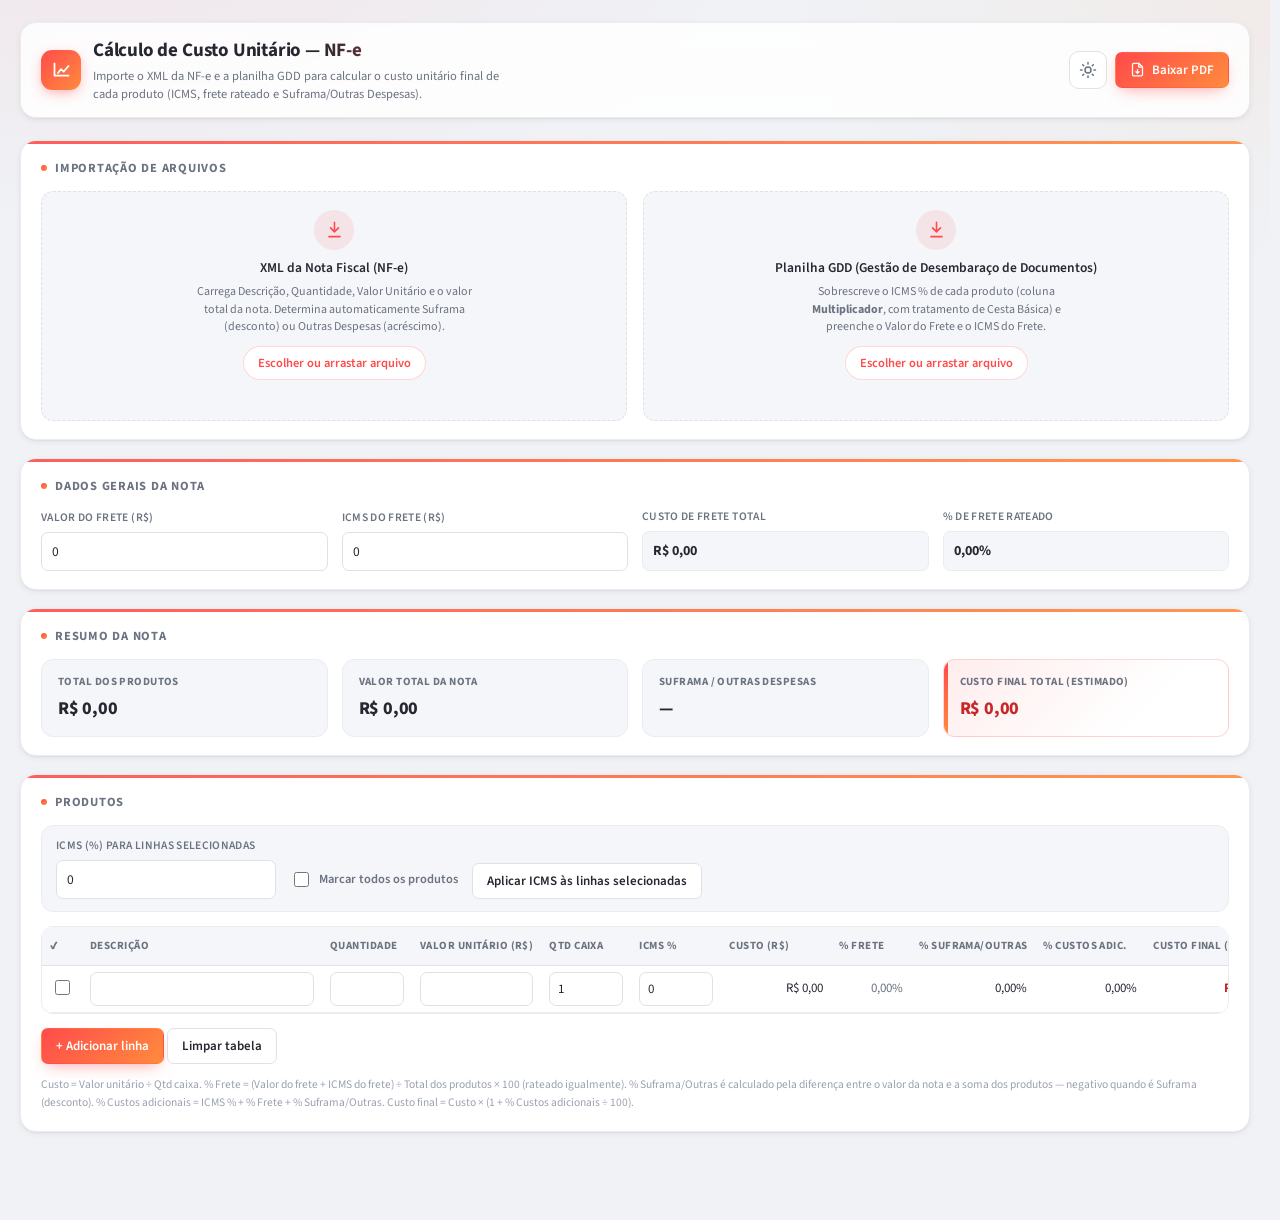
==== index.html @ cad6dd76 "feat!: migração para site estático (HTML/CSS/JS) + frete e ICMS do frete feat!: migração para site e" ====
<!doctype html>
<html lang="pt-BR">
  <head>
    <meta charset="UTF-8" />
    <meta name="viewport" content="width=device-width, initial-scale=1.0" />
    <meta name="theme-color" content="#ff4b4b" />
    <title>Cálculo de Custo Unitário - NF-e</title>
    <link
      rel="icon"
      href="data:image/svg+xml,%3Csvg xmlns='http://www.w3.org/2000/svg' viewBox='0 0 24 24'%3E%3Cdefs%3E%3ClinearGradient id='g' x1='0' y1='0' x2='1' y2='1'%3E%3Cstop offset='0' stop-color='%23ff4b4b'/%3E%3Cstop offset='1' stop-color='%23ff8b3d'/%3E%3C/linearGradient%3E%3C/defs%3E%3Crect width='24' height='24' rx='6' fill='url(%23g)'/%3E%3Cpath d='M6 15l4-6 3 4 2-3 3 5' stroke='white' stroke-width='1.8' fill='none' stroke-linecap='round' stroke-linejoin='round'/%3E%3C/svg%3E"
    />
    <link rel="preconnect" href="https://fonts.googleapis.com" />
    <link rel="preconnect" href="https://fonts.gstatic.com" crossorigin />
    <link
      href="https://fonts.googleapis.com/css2?family=Source+Sans+3:wght@400;500;600;700;800&display=swap"
      rel="stylesheet"
    />
    <link rel="stylesheet" href="style.css" />
  </head>
  <body>
    <div class="wrap">
      <header class="app-header">
        <div class="brand">
          <div class="brand-icon">
            <svg viewBox="0 0 24 24" fill="none" stroke="currentColor" stroke-width="2" stroke-linecap="round" stroke-linejoin="round">
              <path d="M4 19V5M4 19h16M8 16l3.5-4.5 3 3L20 8" />
            </svg>
          </div>
          <div>
            <h1>Cálculo de Custo Unitário — NF-e</h1>
            <p>
              Importe o XML da NF-e e a planilha GDD para calcular o custo
              unitário final de cada produto (ICMS, frete rateado e Suframa/Outras Despesas).
            </p>
          </div>
        </div>
        <div class="header-actions">
          <button class="theme-toggle" id="themeToggle" title="Alternar tema" aria-label="Alternar tema claro/escuro">
            <svg class="icon-sun" viewBox="0 0 24 24" fill="none" stroke="currentColor" stroke-width="2" stroke-linecap="round" stroke-linejoin="round">
              <circle cx="12" cy="12" r="4" />
              <path d="M12 2v2M12 20v2M4.9 4.9l1.4 1.4M17.7 17.7l1.4 1.4M2 12h2M20 12h2M4.9 19.1l1.4-1.4M17.7 6.3l1.4-1.4" />
            </svg>
            <svg class="icon-moon" viewBox="0 0 24 24" fill="none" stroke="currentColor" stroke-width="2" stroke-linecap="round" stroke-linejoin="round">
              <path d="M21 12.8A9 9 0 1 1 11.2 3a7 7 0 0 0 9.8 9.8z" />
            </svg>
          </button>
          <button class="btn primary" id="pdfBtn">
            <svg viewBox="0 0 24 24" fill="none" stroke="currentColor" stroke-width="2" stroke-linecap="round" stroke-linejoin="round">
              <path d="M14 2H6a2 2 0 0 0-2 2v16a2 2 0 0 0 2 2h12a2 2 0 0 0 2-2V8z" />
              <path d="M14 2v6h6M12 18v-6M9.5 15.5 12 18l2.5-2.5" />
            </svg>
            Baixar PDF
          </button>
        </div>
      </header>

      <section class="panel">
        <h2>Importação de arquivos</h2>
        <div class="upload-grid">
          <div class="upload-box" id="xmlDropzone">
            <div class="upload-icon">
              <svg viewBox="0 0 24 24" fill="none" stroke="currentColor" stroke-width="2" stroke-linecap="round" stroke-linejoin="round">
                <path d="M12 3v12M7 10l5 5 5-5M5 21h14" />
              </svg>
            </div>
            <div class="title">XML da Nota Fiscal (NF-e)</div>
            <div class="hint">
              Carrega Descrição, Quantidade, Valor Unitário e o valor total da nota.
              Determina automaticamente Suframa (desconto) ou Outras Despesas (acréscimo).
            </div>
            <span class="file-btn">Escolher ou arrastar arquivo</span>
            <input type="file" id="xmlInput" accept=".xml,text/xml" />
            <div id="xmlStatus" class="status-line"></div>
          </div>
          <div class="upload-box" id="gddDropzone">
            <div class="upload-icon">
              <svg viewBox="0 0 24 24" fill="none" stroke="currentColor" stroke-width="2" stroke-linecap="round" stroke-linejoin="round">
                <path d="M12 3v12M7 10l5 5 5-5M5 21h14" />
              </svg>
            </div>
            <div class="title">Planilha GDD (Gestão de Desembaraço de Documentos)</div>
            <div class="hint">
              Sobrescreve o ICMS % de cada produto (coluna <b>Multiplicador</b>, com tratamento
              de Cesta Básica) e preenche o Valor do Frete e o ICMS do Frete.
            </div>
            <span class="file-btn">Escolher ou arrastar arquivo</span>
            <input type="file" id="gddInput" accept=".xlsx,.xls" />
            <div id="gddStatus" class="status-line"></div>
          </div>
        </div>
        <div id="gddWarning" class="inline-warning" hidden></div>
      </section>

      <section class="panel">
        <h2>Dados gerais da nota</h2>
        <div class="freight-grid">
          <div class="field">
            <label for="freteValorInput">Valor do frete (R$)</label>
            <input type="number" id="freteValorInput" step="0.01" min="0" value="0" />
          </div>
          <div class="field">
            <label for="freteIcmsInput">ICMS do frete (R$)</label>
            <input type="number" id="freteIcmsInput" step="0.01" min="0" value="0" />
          </div>
          <div class="field readout">
            <label>Custo de frete total</label>
            <div class="value" id="freteTotalOut">R$ 0,00</div>
          </div>
          <div class="field readout">
            <label>% de frete rateado</label>
            <div class="value" id="pctFreteOut">0,00%</div>
          </div>
        </div>
      </section>

      <section class="panel">
        <h2>Resumo da nota</h2>
        <div class="summary-grid">
          <div class="summary-card">
            <div class="label">Total dos produtos</div>
            <div class="value" id="sumTotalProdutos">R$ 0,00</div>
          </div>
          <div class="summary-card">
            <div class="label">Valor total da nota</div>
            <div class="value" id="sumTotalNota">R$ 0,00</div>
          </div>
          <div class="summary-card" id="ajusteCard">
            <div class="label" id="ajusteLabel">Suframa / Outras Despesas</div>
            <div class="value" id="ajusteValor">R$ 0,00 · 0,00%</div>
          </div>
          <div class="summary-card highlight">
            <div class="label">Custo final total (estimado)</div>
            <div class="value" id="sumCustoFinal">R$ 0,00</div>
          </div>
        </div>
      </section>

      <section class="panel">
        <h2>Produtos</h2>

        <div class="batch-bar">
          <div class="field batch-field">
            <label for="icmsLoteInput">ICMS (%) para linhas selecionadas</label>
            <input type="number" id="icmsLoteInput" step="0.01" min="0" value="0" />
          </div>
          <label class="check-inline">
            <input type="checkbox" id="marcarTodos" />
            Marcar todos os produtos
          </label>
          <button class="btn" id="aplicarLoteBtn">Aplicar ICMS às linhas selecionadas</button>
        </div>

        <div class="table-scroll">
          <table class="products">
            <thead>
              <tr>
                <th style="min-width: 40px">✔️</th>
                <th style="min-width: 240px">Descrição</th>
                <th style="min-width: 90px">Quantidade</th>
                <th style="min-width: 120px">Valor unitário (R$)</th>
                <th style="min-width: 90px">Qtd caixa</th>
                <th style="min-width: 90px">ICMS %</th>
                <th style="min-width: 110px">Custo (R$)</th>
                <th style="min-width: 80px">% Frete</th>
                <th style="min-width: 110px">% Suframa/Outras</th>
                <th style="min-width: 110px">% Custos adic.</th>
                <th style="min-width: 130px">Custo final (R$)</th>
                <th style="min-width: 40px"></th>
              </tr>
            </thead>
            <tbody id="productsBody"></tbody>
          </table>
        </div>

        <div class="table-actions">
          <div>
            <button class="btn primary" id="addRowBtn">+ Adicionar linha</button>
            <button class="btn" id="clearBtn">Limpar tabela</button>
          </div>
        </div>

        <footer class="note">
          Custo = Valor unitário ÷ Qtd caixa. % Frete = (Valor do frete + ICMS do
          frete) ÷ Total dos produtos × 100 (rateado igualmente). % Suframa/Outras
          é calculado pela diferença entre o valor da nota e a soma dos produtos —
          negativo quando é Suframa (desconto). % Custos adicionais = ICMS % + %
          Frete + % Suframa/Outras. Custo final = Custo × (1 + % Custos adicionais ÷ 100).
        </footer>
      </section>
    </div>

    <script src="vendor/xlsx.full.min.js"></script>
    <script src="vendor/jspdf.umd.min.js"></script>
    <script src="vendor/jspdf.plugin.autotable.min.js"></script>
    <script src="app.js"></script>
  </body>
</html>
---- style.css ----
:root {
  --bg: #f0f2f6;
  --bg-grad-1: rgba(255, 75, 75, 0.08);
  --bg-grad-2: rgba(255, 139, 61, 0.07);
  --panel: #ffffff;
  --panel-alpha: rgba(255, 255, 255, 0.85);
  --border: #dfe1e6;
  --border-soft: #eaecef;
  --text: #262730;
  --muted: #6b7280;
  --muted-soft: #9aa1b0;
  --accent: #ff4b4b;
  --accent-2: #ff8b3d;
  --accent-dark: #c62828;
  --accent-soft: rgba(255, 75, 75, 0.1);
  --accent-ring: rgba(255, 75, 75, 0.22);
  --danger: #dc2626;
  --danger-soft: rgba(220, 38, 38, 0.09);
  --ok: #09ab3b;
  --ok-soft: rgba(9, 171, 59, 0.12);
  --warn: #b45309;
  --warn-soft: rgba(180, 83, 9, 0.1);
  --head-bg: #f4f6f9;
  --input-bg: #ffffff;
  --row-alt: #fafbfd;
  --row-hover: #fff2f2;
  --shadow-xs: 0 1px 2px rgba(23, 24, 40, 0.04);
  --shadow-sm: 0 2px 6px rgba(23, 24, 40, 0.06), 0 1px 2px rgba(23, 24, 40, 0.05);
  --shadow-md: 0 10px 24px -8px rgba(31, 33, 64, 0.16), 0 2px 6px rgba(23, 24, 40, 0.06);
  --shadow-lg: 0 18px 40px -12px rgba(31, 33, 64, 0.28);
  --shadow-glow: 0 0 0 4px var(--accent-ring);
  --radius-sm: 7px;
  --radius: 12px;
  --radius-lg: 16px;
  --ease: cubic-bezier(0.4, 0, 0.2, 1);
  --ease-spring: cubic-bezier(0.34, 1.56, 0.64, 1);
  font-family: "Source Sans 3", "Source Sans Pro", -apple-system, system-ui, "Segoe UI", Roboto, Helvetica, Arial, sans-serif;
  color-scheme: light;
}

:root[data-theme="dark"] {
  --bg: #0e1117;
  --bg-grad-1: rgba(255, 75, 75, 0.14);
  --bg-grad-2: rgba(255, 139, 61, 0.1);
  --panel: #1a1d24;
  --panel-alpha: rgba(26, 29, 36, 0.85);
  --border: #33363f;
  --border-soft: #262931;
  --text: #fafafa;
  --muted: #a0a3ad;
  --muted-soft: #71757f;
  --accent: #ff6b6b;
  --accent-2: #ffa05c;
  --accent-dark: #ffb3b3;
  --accent-soft: rgba(255, 107, 107, 0.15);
  --accent-ring: rgba(255, 107, 107, 0.3);
  --danger: #f87171;
  --danger-soft: rgba(248, 113, 113, 0.12);
  --ok: #3dd68c;
  --ok-soft: rgba(61, 214, 140, 0.14);
  --warn: #fbbf24;
  --warn-soft: rgba(251, 191, 36, 0.12);
  --head-bg: #21242c;
  --input-bg: #1e2128;
  --row-alt: #171a20;
  --row-hover: #26202a;
  --shadow-xs: 0 1px 2px rgba(0, 0, 0, 0.3);
  --shadow-sm: 0 2px 6px rgba(0, 0, 0, 0.35);
  --shadow-md: 0 10px 26px -8px rgba(0, 0, 0, 0.55);
  --shadow-lg: 0 18px 44px -12px rgba(0, 0, 0, 0.6);
  color-scheme: dark;
}

* {
  box-sizing: border-box;
}

html {
  scrollbar-gutter: stable;
}

body {
  margin: 0;
  min-height: 100vh;
  background:
    radial-gradient(1100px 520px at 8% -10%, var(--bg-grad-1), transparent 60%),
    radial-gradient(900px 480px at 100% 0%, var(--bg-grad-2), transparent 55%),
    var(--bg);
  background-attachment: fixed;
  color: var(--text);
  font-size: 14px;
  line-height: 1.45;
  transition: background-color 0.35s var(--ease), color 0.35s var(--ease);
  -webkit-font-smoothing: antialiased;
}

::selection {
  background: var(--accent-soft);
  color: var(--accent-dark);
}

* {
  scrollbar-width: thin;
  scrollbar-color: var(--border) transparent;
}
::-webkit-scrollbar {
  width: 10px;
  height: 10px;
}
::-webkit-scrollbar-track {
  background: transparent;
}
::-webkit-scrollbar-thumb {
  background: var(--border);
  border-radius: 10px;
  border: 2px solid transparent;
  background-clip: padding-box;
}
::-webkit-scrollbar-thumb:hover {
  background: var(--muted-soft);
  background-clip: padding-box;
}

.wrap {
  max-width: 1400px;
  margin: 0 auto;
  padding: 22px 20px 70px;
}

/* ---------- header ---------- */

header.app-header {
  position: sticky;
  top: 0;
  z-index: 30;
  display: flex;
  align-items: center;
  justify-content: space-between;
  gap: 16px;
  flex-wrap: wrap;
  margin: 0 0 22px;
  padding: 14px 20px;
  background: var(--panel-alpha);
  backdrop-filter: blur(14px) saturate(140%);
  -webkit-backdrop-filter: blur(14px) saturate(140%);
  border: 1px solid var(--border-soft);
  border-radius: var(--radius-lg);
  box-shadow: var(--shadow-sm);
  animation: fadeSlideDown 0.5s var(--ease) both;
}

.brand {
  display: flex;
  align-items: center;
  gap: 12px;
}

.brand-icon {
  display: grid;
  place-items: center;
  width: 40px;
  height: 40px;
  flex: none;
  border-radius: 11px;
  background: linear-gradient(135deg, var(--accent), var(--accent-2));
  box-shadow: 0 4px 14px -3px rgba(255, 75, 75, 0.55);
  color: #fff;
}

.brand-icon svg {
  width: 21px;
  height: 21px;
}

header.app-header h1 {
  font-size: 19px;
  font-weight: 700;
  margin: 0;
  letter-spacing: -0.01em;
  background: linear-gradient(90deg, var(--text), var(--text) 55%, var(--accent));
  background-clip: text;
  -webkit-background-clip: text;
  color: transparent;
}

header.app-header p {
  margin: 2px 0 0;
  color: var(--muted);
  font-size: 12.5px;
  max-width: 68ch;
}

.header-actions {
  display: flex;
  align-items: center;
  gap: 8px;
}

.theme-toggle {
  display: grid;
  place-items: center;
  width: 38px;
  height: 38px;
  border-radius: 10px;
  border: 1px solid var(--border);
  background: var(--panel);
  color: var(--muted);
  cursor: pointer;
  transition: background-color 0.2s var(--ease), color 0.2s var(--ease),
    border-color 0.2s var(--ease), transform 0.15s var(--ease-spring);
}

.theme-toggle:hover {
  color: var(--accent);
  border-color: var(--accent-ring);
  transform: translateY(-1px);
}
.theme-toggle:active {
  transform: scale(0.92);
}
.theme-toggle svg {
  width: 18px;
  height: 18px;
  transition: transform 0.4s var(--ease-spring);
}
.theme-toggle:hover svg {
  transform: rotate(20deg);
}
.theme-toggle .icon-moon {
  display: none;
}
:root[data-theme="dark"] .theme-toggle .icon-sun {
  display: none;
}
:root[data-theme="dark"] .theme-toggle .icon-moon {
  display: block;
}

/* ---------- panels ---------- */

.panel {
  position: relative;
  background: var(--panel);
  border: 1px solid var(--border-soft);
  border-radius: var(--radius-lg);
  box-shadow: var(--shadow-sm);
  padding: 18px 20px;
  margin-bottom: 18px;
  overflow: hidden;
  animation: fadeSlideUp 0.55s var(--ease) both;
  transition: box-shadow 0.25s var(--ease), border-color 0.25s var(--ease),
    background-color 0.35s var(--ease);
}

.panel::before {
  content: "";
  position: absolute;
  inset: 0 0 auto 0;
  height: 3px;
  background: linear-gradient(90deg, var(--accent), var(--accent-2));
  opacity: 0.9;
}

.panel:nth-of-type(1) {
  animation-delay: 0.04s;
}
.panel:nth-of-type(2) {
  animation-delay: 0.1s;
}
.panel:nth-of-type(3) {
  animation-delay: 0.16s;
}
.panel:nth-of-type(4) {
  animation-delay: 0.22s;
}

.panel h2 {
  font-size: 12.5px;
  font-weight: 700;
  text-transform: uppercase;
  letter-spacing: 0.06em;
  color: var(--muted);
  margin: 0 0 14px;
  display: flex;
  align-items: center;
  gap: 8px;
}

.panel h2::before {
  content: "";
  width: 6px;
  height: 6px;
  border-radius: 50%;
  background: linear-gradient(135deg, var(--accent), var(--accent-2));
}

/* ---------- uploads ---------- */

.upload-grid {
  display: grid;
  grid-template-columns: 1fr 1fr;
  gap: 16px;
}

@media (max-width: 800px) {
  .upload-grid {
    grid-template-columns: 1fr;
  }
}

.upload-box {
  position: relative;
  border: 1.5px dashed var(--border);
  border-radius: var(--radius);
  padding: 18px 16px;
  display: flex;
  flex-direction: column;
  align-items: center;
  text-align: center;
  gap: 6px;
  background: var(--head-bg);
  transition: border-color 0.2s var(--ease), background-color 0.2s var(--ease),
    transform 0.2s var(--ease), box-shadow 0.2s var(--ease);
}

.upload-box:hover {
  border-color: var(--accent-ring);
  transform: translateY(-2px);
  box-shadow: var(--shadow-sm);
}

.upload-box.dragover {
  border-color: var(--accent);
  border-style: solid;
  background: var(--accent-soft);
  box-shadow: var(--shadow-glow);
  transform: translateY(-2px) scale(1.01);
}

.upload-icon {
  display: grid;
  place-items: center;
  width: 40px;
  height: 40px;
  border-radius: 50%;
  background: var(--accent-soft);
  color: var(--accent);
  margin-bottom: 2px;
  transition: transform 0.3s var(--ease-spring), background-color 0.2s var(--ease);
}

.upload-icon svg {
  width: 19px;
  height: 19px;
}
.upload-box:hover .upload-icon {
  transform: scale(1.08) translateY(-1px);
}

.upload-box .title {
  font-weight: 600;
  font-size: 13.5px;
}

.upload-box .hint {
  color: var(--muted);
  font-size: 12px;
  max-width: 46ch;
}

.upload-box input[type="file"] {
  position: absolute;
  inset: 0;
  opacity: 0;
  cursor: pointer;
}

.file-btn {
  margin-top: 4px;
  display: inline-flex;
  align-items: center;
  gap: 6px;
  padding: 7px 14px;
  border-radius: 999px;
  font-size: 12.5px;
  font-weight: 600;
  color: var(--accent);
  background: var(--panel);
  border: 1px solid var(--accent-ring);
  pointer-events: none;
  transition: background-color 0.2s var(--ease), color 0.2s var(--ease),
    box-shadow 0.2s var(--ease);
}

.upload-box:hover .file-btn,
.upload-box.dragover .file-btn {
  background: var(--accent);
  color: #fff;
  box-shadow: var(--shadow-sm);
}

.status-line {
  font-size: 12.5px;
  min-height: 16px;
  font-weight: 500;
  transition: color 0.2s var(--ease);
}

.status-line.ok {
  color: var(--ok);
}
.status-line.err {
  color: var(--danger);
}
.status-line.warn {
  color: var(--warn);
}

.inline-warning {
  margin-top: 14px;
  padding: 12px 14px;
  border-radius: var(--radius);
  background: var(--warn-soft);
  border: 1px solid rgba(180, 83, 9, 0.25);
  color: var(--warn);
  font-size: 12.5px;
  line-height: 1.6;
  animation: fadeSlideUp 0.4s var(--ease) both;
}

.inline-warning ul {
  margin: 6px 0 0;
  padding-left: 18px;
}

/* ---------- frete / campos ---------- */

.freight-grid {
  display: grid;
  grid-template-columns: repeat(4, minmax(140px, 1fr));
  gap: 14px;
  align-items: end;
}

@media (max-width: 900px) {
  .freight-grid {
    grid-template-columns: repeat(2, 1fr);
  }
}

.field label {
  display: block;
  font-size: 11.5px;
  font-weight: 600;
  color: var(--muted);
  margin-bottom: 5px;
  text-transform: uppercase;
  letter-spacing: 0.03em;
}

.field input {
  width: 100%;
  padding: 9px 10px;
  border: 1px solid var(--border);
  border-radius: var(--radius-sm);
  font-size: 13.5px;
  font-family: inherit;
  background: var(--input-bg);
  color: var(--text);
  transition: border-color 0.18s var(--ease), box-shadow 0.18s var(--ease),
    transform 0.12s var(--ease);
}

.field input:hover {
  border-color: var(--muted-soft);
}

.field input:focus {
  outline: none;
  border-color: var(--accent);
  box-shadow: var(--shadow-glow);
}

.field.readout .value {
  padding: 9px 10px;
  border-radius: var(--radius-sm);
  background: var(--head-bg);
  border: 1px solid var(--border-soft);
  font-weight: 700;
  font-variant-numeric: tabular-nums;
  transition: background-color 0.3s var(--ease), color 0.3s var(--ease);
}

/* ---------- resumo ---------- */

.summary-grid {
  display: grid;
  grid-template-columns: repeat(auto-fit, minmax(200px, 1fr));
  gap: 14px;
}

.summary-card {
  position: relative;
  background: var(--head-bg);
  border: 1px solid var(--border-soft);
  border-radius: var(--radius);
  padding: 14px 16px;
  overflow: hidden;
  transition: transform 0.2s var(--ease), box-shadow 0.2s var(--ease),
    border-color 0.2s var(--ease);
}

.summary-card:hover {
  transform: translateY(-3px);
  box-shadow: var(--shadow-md);
  border-color: var(--accent-ring);
}

.summary-card .label {
  font-size: 11px;
  font-weight: 700;
  text-transform: uppercase;
  letter-spacing: 0.04em;
  color: var(--muted);
  margin-bottom: 6px;
}

.summary-card .value {
  font-size: 18px;
  font-weight: 800;
  font-variant-numeric: tabular-nums;
  letter-spacing: -0.01em;
}

.summary-card.highlight {
  background: linear-gradient(135deg, var(--accent-soft), transparent 70%);
  border-color: var(--accent-ring);
}

.summary-card.highlight::before {
  content: "";
  position: absolute;
  inset: 0 auto 0 0;
  width: 4px;
  background: linear-gradient(180deg, var(--accent), var(--accent-2));
}

.summary-card.highlight .value {
  color: var(--accent-dark);
}

.summary-card.is-suframa {
  background: linear-gradient(135deg, var(--ok-soft), transparent 70%);
  border-color: rgba(9, 171, 59, 0.3);
}

/* ---------- batch bar ---------- */

.batch-bar {
  display: flex;
  align-items: flex-end;
  gap: 14px;
  flex-wrap: wrap;
  margin-bottom: 14px;
  padding: 12px 14px;
  background: var(--head-bg);
  border: 1px solid var(--border-soft);
  border-radius: var(--radius);
}

.batch-field {
  min-width: 220px;
}

.check-inline {
  display: inline-flex;
  align-items: center;
  gap: 7px;
  font-size: 12.5px;
  font-weight: 600;
  color: var(--muted);
  padding-bottom: 9px;
  cursor: pointer;
}

.check-inline input,
.products input[type="checkbox"] {
  width: 15px;
  height: 15px;
  accent-color: var(--accent);
  cursor: pointer;
}

/* ---------- tabela ---------- */

.table-scroll {
  overflow-x: auto;
  border: 1px solid var(--border-soft);
  border-radius: var(--radius);
}

table.products {
  border-collapse: separate;
  border-spacing: 0;
  width: 100%;
  min-width: 1240px;
  font-size: 13px;
}

table.products thead th {
  background: var(--head-bg);
  text-align: left;
  font-size: 11px;
  font-weight: 700;
  text-transform: uppercase;
  letter-spacing: 0.04em;
  color: var(--muted);
  padding: 11px 8px;
  border-bottom: 1px solid var(--border);
  white-space: nowrap;
  position: sticky;
  top: 0;
  z-index: 2;
  backdrop-filter: blur(6px);
}

table.products tbody td {
  padding: 6px 8px;
  border-bottom: 1px solid var(--border-soft);
  vertical-align: middle;
}

table.products tbody tr {
  transition: background-color 0.18s var(--ease);
}
table.products tbody tr:nth-child(even) {
  background: var(--row-alt);
}
table.products tbody tr:hover {
  background: var(--row-hover);
}

table.products input[type="text"],
table.products input[type="number"] {
  width: 100%;
  min-width: 64px;
  padding: 7px 8px;
  border: 1px solid var(--border);
  border-radius: var(--radius-sm);
  font-size: 13px;
  font-family: inherit;
  background: var(--input-bg);
  color: var(--text);
  transition: border-color 0.15s var(--ease), box-shadow 0.15s var(--ease);
}

table.products input:hover {
  border-color: var(--muted-soft);
}

table.products input:focus {
  outline: none;
  border-color: var(--accent);
  box-shadow: 0 0 0 3px var(--accent-ring);
}

table.products input.desc {
  min-width: 220px;
}

table.products td.check {
  text-align: center;
}

table.products td.calc {
  font-variant-numeric: tabular-nums;
  text-align: right;
  white-space: nowrap;
  color: var(--text);
}

table.products td.calc.final {
  font-weight: 700;
  color: var(--accent-dark);
}

table.products td.calc.muted {
  color: var(--muted);
}

table.products td.calc.neg {
  color: var(--ok);
}

table.products td.actions {
  text-align: center;
}

.row-matched {
  background: var(--ok-soft) !important;
  box-shadow: inset 3px 0 0 var(--ok);
  transition: background-color 1.4s var(--ease), box-shadow 0.3s var(--ease);
}

.value-pulse {
  animation: valuePulse 0.55s var(--ease);
}

/* ---------- botões ---------- */

.btn {
  position: relative;
  overflow: hidden;
  border: 1px solid var(--border);
  background: var(--panel);
  color: var(--text);
  padding: 8px 14px;
  border-radius: var(--radius-sm);
  font-size: 13px;
  font-weight: 600;
  font-family: inherit;
  cursor: pointer;
  transition: background-color 0.18s var(--ease), border-color 0.18s var(--ease),
    transform 0.12s var(--ease), box-shadow 0.18s var(--ease);
}

.btn:hover {
  background: var(--head-bg);
  transform: translateY(-1px);
  box-shadow: var(--shadow-xs);
}
.btn:active {
  transform: translateY(0) scale(0.98);
}

.btn.primary {
  background: linear-gradient(135deg, var(--accent), var(--accent-2));
  border-color: transparent;
  color: #fff;
  box-shadow: 0 6px 16px -6px rgba(255, 75, 75, 0.55);
  display: inline-flex;
  align-items: center;
  gap: 7px;
}

.btn.primary svg {
  width: 15px;
  height: 15px;
}

.btn.primary::after {
  content: "";
  position: absolute;
  inset: 0;
  background: linear-gradient(
    120deg,
    transparent 30%,
    rgba(255, 255, 255, 0.35) 45%,
    transparent 60%
  );
  transform: translateX(-120%);
  transition: transform 0.55s var(--ease);
}

.btn.primary:hover::after {
  transform: translateX(120%);
}
.btn.primary:hover {
  box-shadow: 0 8px 22px -6px rgba(255, 75, 75, 0.65);
  transform: translateY(-1px);
}

.btn.danger {
  background: transparent;
  border-color: transparent;
  color: var(--danger);
  padding: 5px 9px;
  font-size: 16px;
  line-height: 1;
}

.btn.danger:hover {
  background: var(--danger-soft);
  border-radius: var(--radius-sm);
  transform: scale(1.08);
}

.table-actions {
  display: flex;
  justify-content: space-between;
  align-items: center;
  margin-top: 14px;
  gap: 10px;
  flex-wrap: wrap;
}

footer.note {
  color: var(--muted-soft);
  font-size: 11.5px;
  margin-top: 12px;
  line-height: 1.6;
}

/* ---------- animações ---------- */

@keyframes fadeSlideUp {
  from {
    opacity: 0;
    transform: translateY(10px);
  }
  to {
    opacity: 1;
    transform: translateY(0);
  }
}

@keyframes fadeSlideDown {
  from {
    opacity: 0;
    transform: translateY(-8px);
  }
  to {
    opacity: 1;
    transform: translateY(0);
  }
}

@keyframes valuePulse {
  0% {
    color: var(--accent);
    transform: scale(1);
  }
  35% {
    color: var(--accent);
    transform: scale(1.05);
  }
  100% {
    transform: scale(1);
  }
}

@media (prefers-reduced-motion: reduce) {
  *,
  *::before,
  *::after {
    animation-duration: 0.001ms !important;
    animation-iteration-count: 1 !important;
    transition-duration: 0.001ms !important;
  }
}
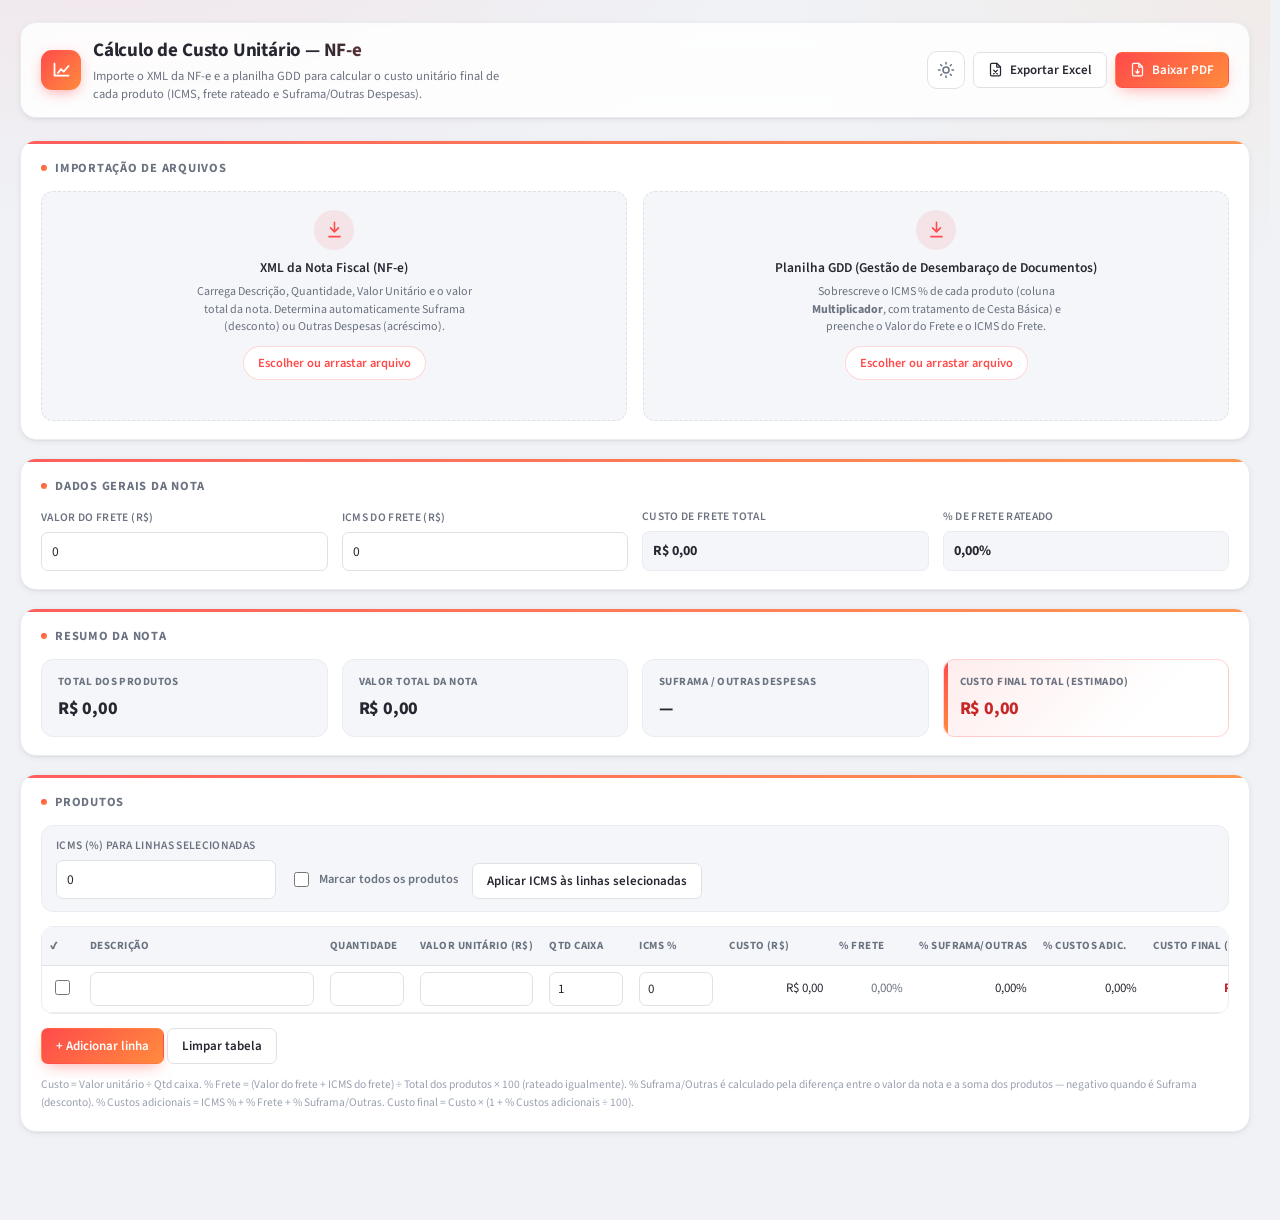
==== commit 4ffbacd0: "feat: exportação da tabela de produtos para Excel (.xlsx) diciona o botão 'Exportar Excel' no cabeça" ====
--- a/index.html
+++ b/index.html
@@ -44,6 +44,13 @@
               <path d="M21 12.8A9 9 0 1 1 11.2 3a7 7 0 0 0 9.8 9.8z" />
             </svg>
           </button>
+          <button class="btn" id="excelBtn">
+            <svg viewBox="0 0 24 24" fill="none" stroke="currentColor" stroke-width="2" stroke-linecap="round" stroke-linejoin="round">
+              <path d="M14 2H6a2 2 0 0 0-2 2v16a2 2 0 0 0 2 2h12a2 2 0 0 0 2-2V8z" />
+              <path d="M14 2v6h6M9 13l6 6M15 13l-6 6" />
+            </svg>
+            Exportar Excel
+          </button>
           <button class="btn primary" id="pdfBtn">
             <svg viewBox="0 0 24 24" fill="none" stroke="currentColor" stroke-width="2" stroke-linecap="round" stroke-linejoin="round">
               <path d="M14 2H6a2 2 0 0 0-2 2v16a2 2 0 0 0 2 2h12a2 2 0 0 0 2-2V8z" />
--- a/style.css
+++ b/style.css
@@ -724,6 +724,17 @@
     transform 0.12s var(--ease), box-shadow 0.18s var(--ease);
 }
 
+.btn:has(svg) {
+  display: inline-flex;
+  align-items: center;
+  gap: 7px;
+}
+
+.btn svg {
+  width: 15px;
+  height: 15px;
+}
+
 .btn:hover {
   background: var(--head-bg);
   transform: translateY(-1px);
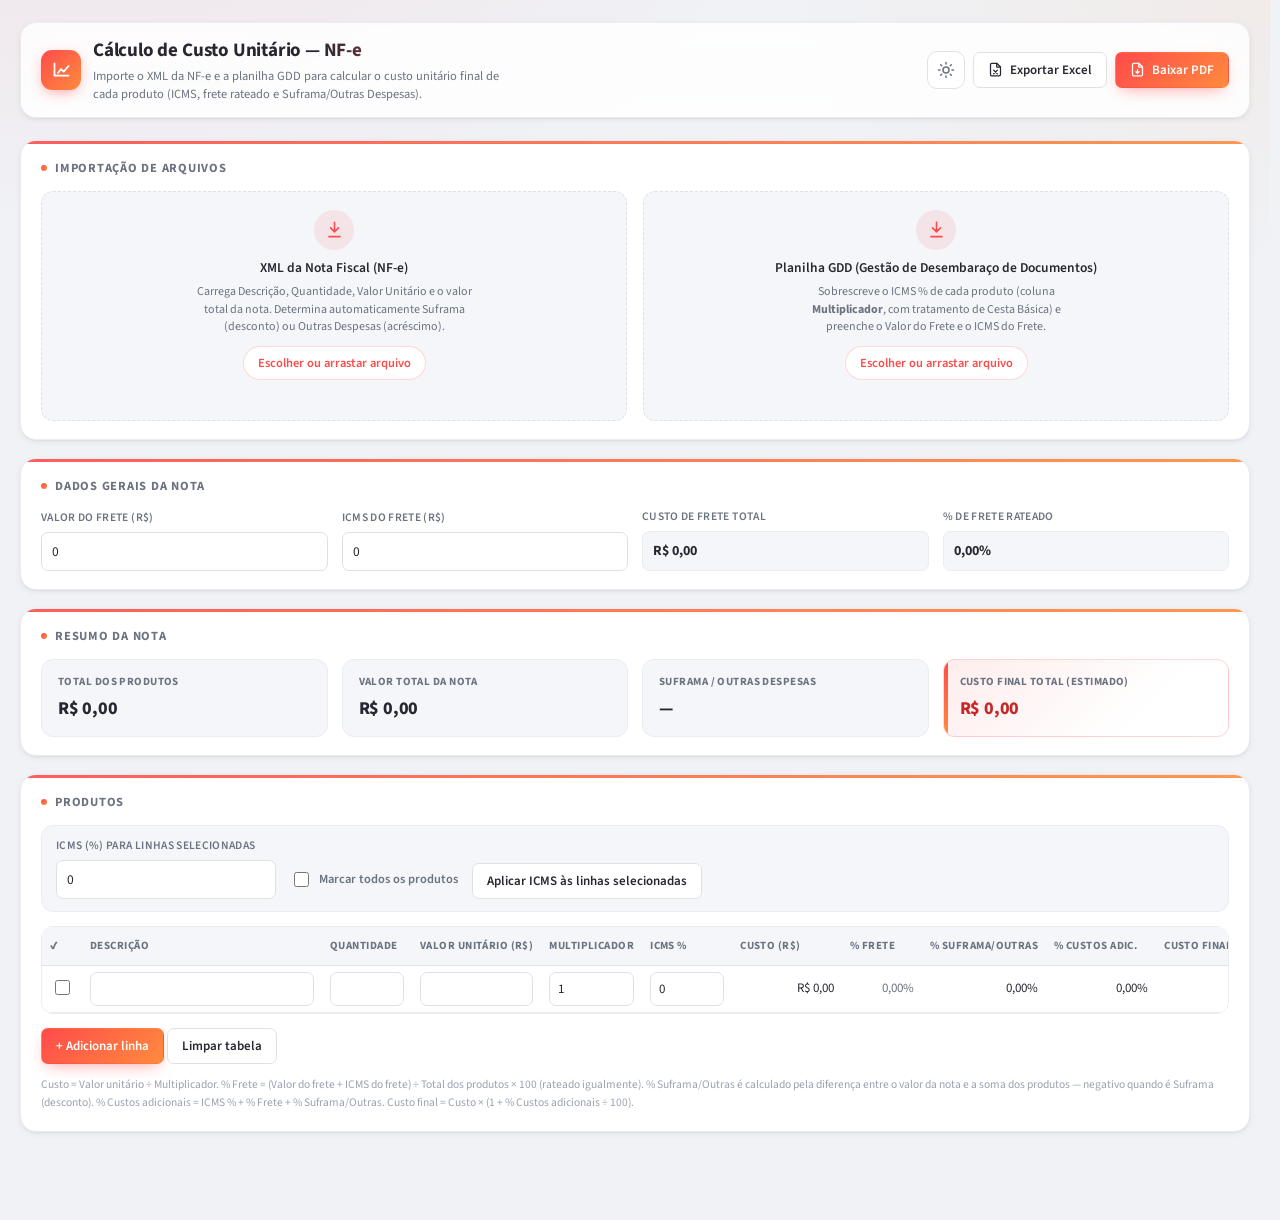
==== commit c1bb45f7: "fix: custo final total não varia mais com o Multiplicador - Renomeia a coluna "Qtd caixa" para "Mult" ====
--- a/index.html
+++ b/index.html
@@ -165,7 +165,7 @@
                 <th style="min-width: 240px">Descrição</th>
                 <th style="min-width: 90px">Quantidade</th>
                 <th style="min-width: 120px">Valor unitário (R$)</th>
-                <th style="min-width: 90px">Qtd caixa</th>
+                <th style="min-width: 90px">Multiplicador</th>
                 <th style="min-width: 90px">ICMS %</th>
                 <th style="min-width: 110px">Custo (R$)</th>
                 <th style="min-width: 80px">% Frete</th>
@@ -187,7 +187,7 @@
         </div>
 
         <footer class="note">
-          Custo = Valor unitário ÷ Qtd caixa. % Frete = (Valor do frete + ICMS do
+          Custo = Valor unitário ÷ Multiplicador. % Frete = (Valor do frete + ICMS do
           frete) ÷ Total dos produtos × 100 (rateado igualmente). % Suframa/Outras
           é calculado pela diferença entre o valor da nota e a soma dos produtos —
           negativo quando é Suframa (desconto). % Custos adicionais = ICMS % + %
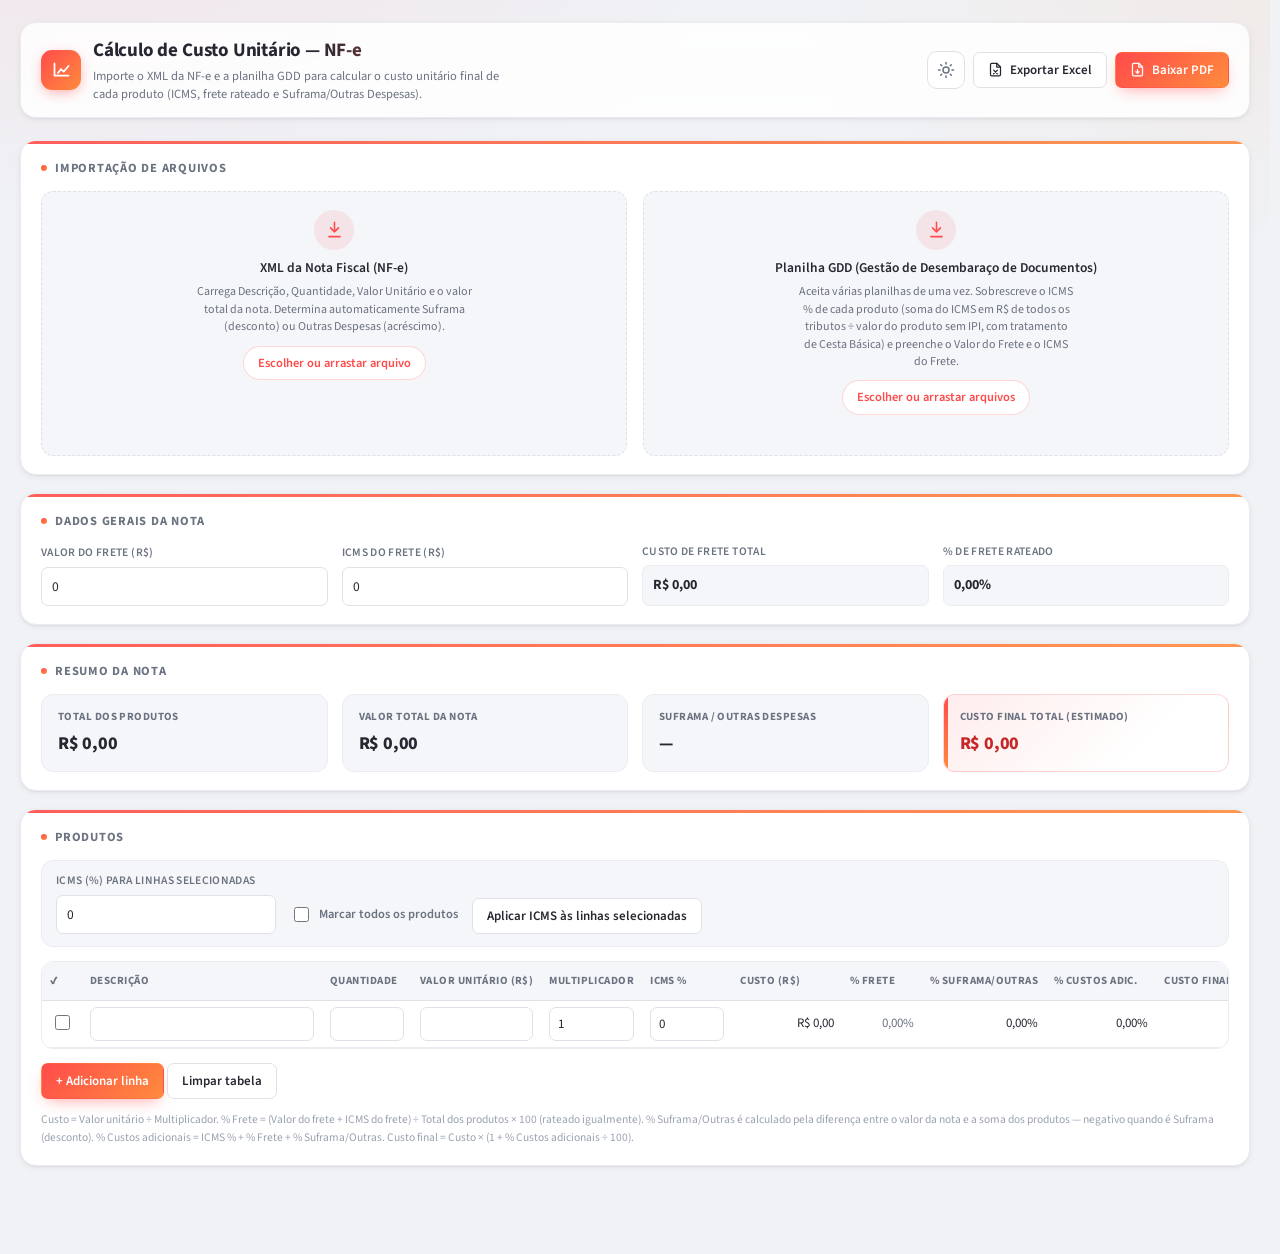
==== commit 2fec65ff: "feat: importação de várias planilhas GDD e ICMS pela soma dos tributos - O botão/dropzone da GDD ago" ====
--- a/index.html
+++ b/index.html
@@ -87,11 +87,12 @@
             </div>
             <div class="title">Planilha GDD (Gestão de Desembaraço de Documentos)</div>
             <div class="hint">
-              Sobrescreve o ICMS % de cada produto (coluna <b>Multiplicador</b>, com tratamento
-              de Cesta Básica) e preenche o Valor do Frete e o ICMS do Frete.
-            </div>
-            <span class="file-btn">Escolher ou arrastar arquivo</span>
-            <input type="file" id="gddInput" accept=".xlsx,.xls" />
+              Aceita várias planilhas de uma vez. Sobrescreve o ICMS % de cada produto
+              (soma do ICMS em R$ de todos os tributos ÷ valor do produto sem IPI, com
+              tratamento de Cesta Básica) e preenche o Valor do Frete e o ICMS do Frete.
+            </div>
+            <span class="file-btn">Escolher ou arrastar arquivos</span>
+            <input type="file" id="gddInput" accept=".xlsx,.xls" multiple />
             <div id="gddStatus" class="status-line"></div>
           </div>
         </div>
